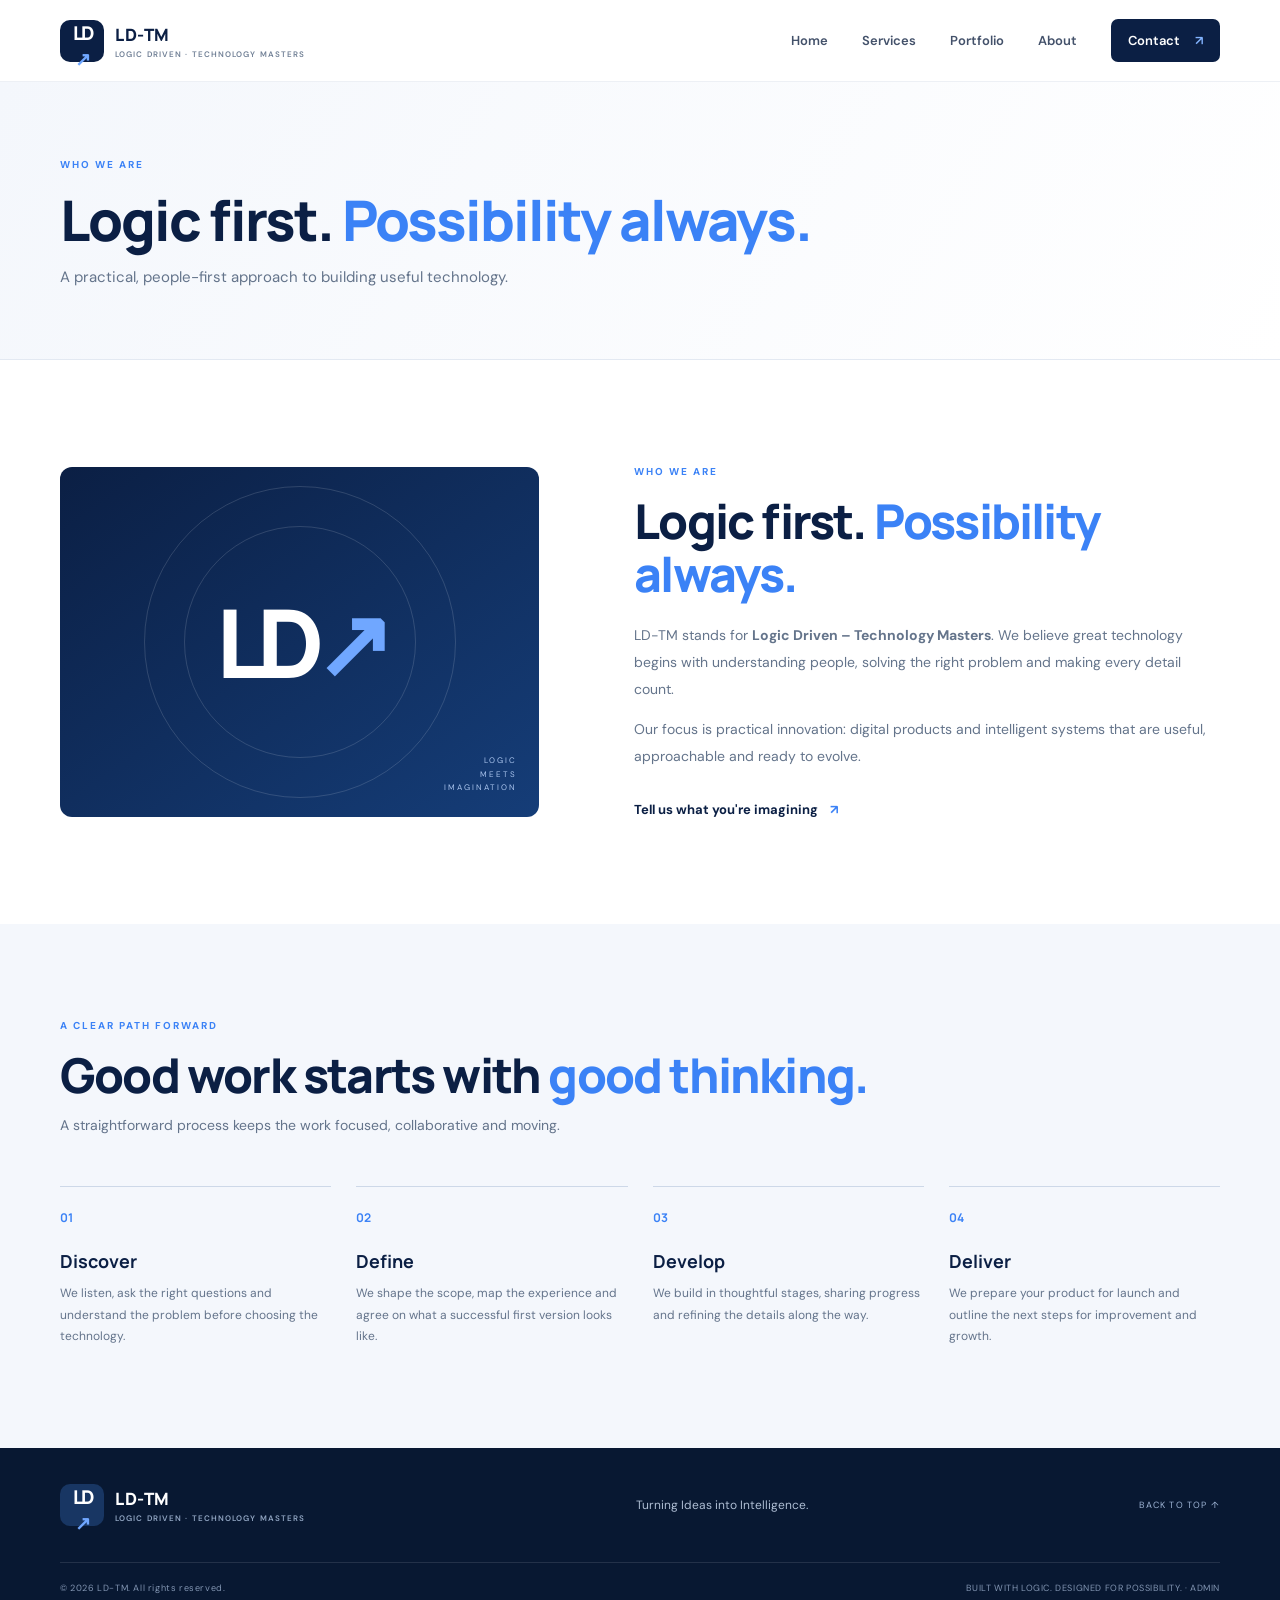
==== about.html @ 7d4cfb69 "Improve SEO metadata for about.html" ====
<!doctype html>
<html lang="en"><head><meta charset="utf-8"><meta name="viewport" content="width=device-width, initial-scale=1"><meta name="theme-color" content="#0B1F44"><meta name="description" content="Learn about LD-TM's practical, people-first approach to building useful websites, applications and intelligent digital systems."><title>About LD-TM | Logic Driven – Technology Masters</title>
<link rel="preconnect" href="https://fonts.googleapis.com"><link rel="preconnect" href="https://fonts.gstatic.com" crossorigin><link href="https://fonts.googleapis.com/css2?family=DM+Sans:wght@400;500;600;700&family=Manrope:wght@400;500;600;700;800&display=swap" rel="stylesheet"><link rel="stylesheet" href="styles.css"><link rel="canonical" href="https://rishuyadav009.github.io/LD-TM-about.html"><meta property="og:type" content="website"><meta property="og:site_name" content="LD-TM"><meta property="og:title" content="About LD-TM | Logic Driven – Technology Masters"><meta property="og:description" content="Learn about LD-TM's practical, people-first approach to building useful websites, applications and intelligent digital systems."><meta property="og:url" content="https://rishuyadav009.github.io/LD-TM-about.html"><meta name="twitter:card" content="summary"></head><body><header class="site-header"><a class="brand" href="index.html" aria-label="LD-TM home"><span class="brand-mark">LD<span>↗</span></span><span class="brand-name">LD-TM<small>LOGIC DRIVEN · TECHNOLOGY MASTERS</small></span></a>
<button class="menu-toggle" aria-label="Toggle navigation" aria-expanded="false">☰</button>
<nav class="nav"><a href="index.html">Home</a><a href="services.html">Services</a><a href="portfolio.html">Portfolio</a><a href="about.html">About</a><a class="nav-cta" href="contact.html">Contact <span>↗</span></a></nav></header><main><section class="page-intro"><div class="section-wrap"><div class="eyebrow">WHO WE ARE</div><h1>Logic first. <span>Possibility always.</span></h1><p>A practical, people-first approach to building useful technology.</p></div></section><section class="section-wrap section about-section" id="about"><div class="about-visual"><div class="about-monogram">LD<span>↗</span></div><div class="about-stamp">LOGIC<br>MEETS<br>IMAGINATION</div></div><div class="about-copy"><div class="eyebrow">WHO WE ARE</div><h2>Logic first. <span>Possibility always.</span></h2><p>LD-TM stands for <strong>Logic Driven – Technology Masters</strong>. We believe great technology begins with understanding people, solving the right problem and making every detail count.</p><p>Our focus is practical innovation: digital products and intelligent systems that are useful, approachable and ready to evolve.</p><a class="text-link" href="contact.html">Tell us what you're imagining <span>↗</span></a></div></section>
<section class="approach-section" id="approach"><div class="section-wrap section"><div class="eyebrow">A CLEAR PATH FORWARD</div><h2>Good work starts with <span>good thinking.</span></h2><p class="approach-intro">A straightforward process keeps the work focused, collaborative and moving.</p><div class="steps"><article><span>01</span><h3>Discover</h3><p>We listen, ask the right questions and understand the problem before choosing the technology.</p></article><article><span>02</span><h3>Define</h3><p>We shape the scope, map the experience and agree on what a successful first version looks like.</p></article><article><span>03</span><h3>Develop</h3><p>We build in thoughtful stages, sharing progress and refining the details along the way.</p></article><article><span>04</span><h3>Deliver</h3><p>We prepare your product for launch and outline the next steps for improvement and growth.</p></article></div></div></section>
</main><footer class="footer"><div class="section-wrap footer-main"><a class="brand brand-footer" href="index.html"><span class="brand-mark">LD<span>↗</span></span><span class="brand-name">LD-TM<small>LOGIC DRIVEN · TECHNOLOGY MASTERS</small></span></a><p>Turning Ideas into Intelligence.</p><a href="#" class="back-top">BACK TO TOP ↑</a></div><div class="section-wrap footer-bottom"><span>© <span id="year"></span> LD-TM. All rights reserved.</span><span>BUILT WITH LOGIC. DESIGNED FOR POSSIBILITY. · <a href="admin.html">ADMIN</a></span></div></footer><script src="script.js"></script></body></html>
---- styles.css ----
:root{--navy:#0B1F44;--blue:#3B82F6;--silver:#E5E7EB;--white:#fff;--ink:#12213b;--muted:#64748b;--pale:#f4f7fc;--line:#e3e9f2}*{box-sizing:border-box}html{scroll-behavior:smooth;scroll-padding-top:90px}body{margin:0;color:var(--ink);font-family:"DM Sans",sans-serif;background:#fff}a{color:inherit;text-decoration:none}.section-wrap{width:min(1160px,calc(100% - 48px));margin:auto}.site-header{height:82px;padding:0 max(24px,calc((100% - 1160px)/2));display:flex;align-items:center;justify-content:space-between;background:#fff;border-bottom:1px solid #edf0f5;position:sticky;top:0;z-index:20}.brand{display:flex;align-items:center;gap:11px;color:var(--navy)}.brand-mark{height:42px;width:44px;background:var(--navy);color:#fff;display:grid;place-items:center;border-radius:10px;font:800 19px Manrope;letter-spacing:-2px}.brand-mark span,.core-symbol span,.about-monogram span{color:#70a7ff}.brand-name{font:800 17px Manrope;letter-spacing:.5px}.brand-name small{display:block;font:600 8px "DM Sans";letter-spacing:1.1px;color:#718096;margin-top:3px}.nav{display:flex;align-items:center;gap:34px;font-size:13px;font-weight:600;color:#43516a}.nav a:hover,.text-link:hover{color:var(--blue)}.nav .nav-cta{padding:13px 17px;border-radius:7px;background:var(--navy);color:#fff}.nav-cta span{margin-left:12px;color:#83b4ff}.menu-toggle{display:none;background:none;border:0;font-size:25px;color:var(--navy)}.hero{min-height:620px;display:grid;grid-template-columns:1.04fr .96fr;align-items:center;gap:40px;padding-top:64px;padding-bottom:72px}.eyebrow{font-size:10px;font-weight:700;letter-spacing:2px;color:var(--blue);display:flex;align-items:center;gap:9px}.pulse{width:7px;height:7px;border-radius:50%;background:var(--blue);box-shadow:0 0 0 5px #3b82f61c}.hero h1,.section h2,.contact-copy h2{font:800 clamp(42px,5vw,64px)/1.1 Manrope;letter-spacing:-2.7px;color:var(--navy);margin:24px 0}.hero h1 span,.section h2 span,.contact-copy h2 span{color:var(--blue)}.hero-lead{font-size:16px;line-height:1.8;color:var(--muted);max-width:500px}.hero-actions{display:flex;align-items:center;gap:28px;margin-top:32px}.btn{display:inline-flex;align-items:center;justify-content:center;gap:22px;padding:16px 21px;border-radius:6px;font-weight:700;font-size:13px;border:0;cursor:pointer}.btn-primary{background:var(--navy);color:white;box-shadow:0 9px 22px #0b1f4420}.btn-primary:hover{background:#17376d;transform:translateY(-1px)}.text-link{font-size:13px;font-weight:700;color:var(--navy)}.text-link span{margin-left:9px;color:var(--blue)}.hero-note{display:flex;align-items:center;gap:12px;margin-top:68px;font-size:9px;letter-spacing:1.7px;font-weight:700;color:#8995a8}.note-line{width:35px;height:1px;background:var(--blue)}.hero-art{height:440px;position:relative;display:grid;place-items:center;background:radial-gradient(ellipse at center,#e7f0ff 0%,#f5f8fd 47%,#fff 72%);overflow:hidden}.orbit{position:absolute;border:1px solid #b9cbed;border-radius:50%;transform:rotate(-24deg)}.orbit-one{width:410px;height:220px}.orbit-two{width:320px;height:370px;transform:rotate(48deg);border-color:#d4e1f5}.core{height:190px;width:190px;border-radius:50%;background:linear-gradient(145deg,#0b1f44,#17417d);box-shadow:0 20px 60px #0b1f4440, inset 0 0 0 8px #ffffff12;display:flex;flex-direction:column;align-items:center;justify-content:center;color:#fff;z-index:1}.core-symbol{font:800 52px Manrope;letter-spacing:-5px}.core small{font-size:8px;letter-spacing:1.5px;color:#b7c9e7;margin-top:12px}.float-card{position:absolute;z-index:2;background:#fff;padding:13px 16px;border:1px solid #e4ebf5;border-radius:9px;box-shadow:0 12px 35px #1c37621a;display:flex;align-items:center;gap:11px}.float-card b,.float-card small{display:block}.float-card b{font:700 11px Manrope;color:var(--navy)}.float-card small{font-size:9px;color:#8b98aa;margin-top:4px}.mini-icon{width:30px;height:30px;display:grid;place-items:center;border-radius:7px;background:#eaf2ff;color:var(--blue);font-size:17px}.card-ai{top:64px;left:5px}.card-web{bottom:66px;right:0}.art-caption{position:absolute;bottom:12px;left:10px;right:10px;display:flex;justify-content:space-between;font-size:8px;letter-spacing:1.3px;color:#8995a8}.trust-strip{background:var(--navy);color:#c9d5e8;display:flex;align-items:center;justify-content:center;gap:30px;padding:22px 15px;font-size:9px;font-weight:700;letter-spacing:1.5px;flex-wrap:wrap}.trust-strip i{height:4px;width:4px;background:var(--blue);border-radius:50%}.section{padding-top:105px;padding-bottom:105px}.section-heading{display:flex;justify-content:space-between;align-items:end;gap:40px;margin-bottom:42px}.section h2,.contact-copy h2{font-size:clamp(34px,4vw,48px);letter-spacing:-1.8px;margin:17px 0 0}.section-heading>p{max-width:390px;color:var(--muted);font-size:14px;line-height:1.8;margin:0 0 4px}.service-grid{display:grid;grid-template-columns:repeat(3,1fr);gap:15px}.service-card{padding:27px 26px 25px;border:1px solid var(--line);border-radius:9px;min-height:245px;transition:.2s}.service-card:hover{border-color:#a9c8fa;transform:translateY(-3px);box-shadow:0 15px 35px #0b1f440d}.service-card.featured{background:var(--navy);border-color:var(--navy);color:#fff}.service-top{display:flex;justify-content:space-between;align-items:center}.service-number{font-size:10px;letter-spacing:1px;color:#8c9bb0}.featured .service-number{color:#aabbd6}.service-icon{font-size:22px;color:var(--blue)}.service-card h3{font:700 17px Manrope;margin:27px 0 10px;color:var(--navy)}.featured h3{color:white}.service-card p{font-size:12px;line-height:1.75;color:var(--muted);min-height:62px;margin:0 0 20px}.featured p{color:#c2cde0}.card-link{font-size:11px;font-weight:700;color:var(--blue)}.card-link span{margin-left:8px}.approach-section{background:var(--pale)}.approach-section .section{padding-top:95px;padding-bottom:100px}.approach-section h2{margin-bottom:12px}.approach-intro{color:var(--muted);font-size:14px}.steps{display:grid;grid-template-columns:repeat(4,1fr);gap:25px;margin-top:52px}.steps article{border-top:1px solid #cdd8e8;padding-top:19px}.steps article>span{font:700 12px Manrope;color:var(--blue)}.steps h3{font:700 18px Manrope;color:var(--navy);margin:22px 0 10px}.steps p{font-size:12px;line-height:1.8;color:var(--muted);margin:0}.about-section{display:grid;grid-template-columns:.9fr 1.1fr;gap:95px;align-items:center}.about-visual{height:350px;background:linear-gradient(145deg,#0b1f44,#153d78);border-radius:12px;position:relative;display:grid;place-items:center;overflow:hidden}.about-visual:before,.about-visual:after{content:"";position:absolute;border:1px solid #ffffff24;border-radius:50%;width:310px;height:310px}.about-visual:after{width:230px;height:230px}.about-monogram{font:800 95px Manrope;color:#fff;letter-spacing:-10px;z-index:1}.about-stamp{position:absolute;bottom:22px;right:22px;color:#a9c4ed;font-size:8px;letter-spacing:2px;line-height:1.7;text-align:right}.about-copy h2{margin-bottom:22px}.about-copy p{font-size:14px;line-height:1.9;color:var(--muted)}.about-copy .text-link{display:inline-block;margin-top:18px}.cta-band{background:var(--navy);color:#fff}.cta-inner{display:flex;justify-content:space-between;align-items:center;padding-top:58px;padding-bottom:58px}.cta-inner .eyebrow{color:#86b5ff}.cta-inner h2{font:800 38px Manrope;letter-spacing:-1.5px;margin:12px 0}.cta-inner h2 span{color:#72aaff}.cta-inner p{color:#c0cde1;font-size:13px;margin:0}.btn-light{background:#fff;color:var(--navy)}.faq-section .section-heading{margin-bottom:35px}.faq-list{max-width:850px}.faq-list details{border-bottom:1px solid var(--line);padding:21px 0}.faq-list summary{cursor:pointer;list-style:none;font:700 14px Manrope;color:var(--navy);display:flex;justify-content:space-between;gap:20px}.faq-list summary::-webkit-details-marker{display:none}.faq-list summary span{font-size:20px;color:var(--blue);font-weight:400}.faq-list details p{font-size:13px;line-height:1.8;color:var(--muted);max-width:700px}.contact-section{background:#f4f7fc}.contact-layout{display:grid;grid-template-columns:.9fr 1.1fr;gap:85px;padding-top:100px;padding-bottom:100px}.contact-copy h2{font-size:46px;margin-bottom:22px}.contact-copy>p{font-size:14px;line-height:1.9;color:var(--muted)}.contact-aside{display:flex;align-items:center;gap:13px;margin-top:45px}.aside-icon{height:40px;width:40px;border-radius:8px;background:#e1ecff;color:var(--blue);display:grid;place-items:center;font-size:20px}.contact-aside b,.contact-aside small{display:block}.contact-aside b{font:700 12px Manrope;color:var(--navy)}.contact-aside small{font-size:11px;color:var(--muted);margin-top:5px}.contact-form{background:#fff;border:1px solid #e7edf5;border-radius:10px;padding:32px;box-shadow:0 14px 45px #0b1f4408}.form-title{font:700 16px Manrope;color:var(--navy);display:flex;justify-content:space-between;margin-bottom:27px}.form-title span{font:600 9px "DM Sans";letter-spacing:1px;color:#91a0b5}.contact-form label{display:block;font-size:11px;font-weight:700;color:#34445f;margin-bottom:17px}.field-row{display:grid;grid-template-columns:1fr 1fr;gap:14px}.contact-form input,.contact-form select,.contact-form textarea{display:block;width:100%;margin-top:8px;border:1px solid #dfe6f0;border-radius:5px;padding:12px 13px;font:400 12px "DM Sans";color:var(--ink);background:#fff;outline:none}.contact-form input:focus,.contact-form select:focus,.contact-form textarea:focus{border-color:var(--blue);box-shadow:0 0 0 3px #3b82f615}.contact-form textarea{resize:vertical}.submit-btn{width:100%;margin-top:3px}.form-note{font-size:10px;line-height:1.6;color:#8491a4;margin:13px 0 0}.form-status{font-size:12px;color:#176b45}.footer{background:#081832;color:#c6d2e5}.footer-main{min-height:115px;display:flex;align-items:center;justify-content:space-between;border-bottom:1px solid #ffffff1c}.brand-footer{color:#fff}.brand-footer .brand-mark{background:#183663}.brand-footer .brand-name small{color:#91a5c2}.footer-main>p{font-size:12px;color:#aebdd3}.back-top{font-size:9px;letter-spacing:1.2px;color:#9eb4d5}.footer-bottom{display:flex;justify-content:space-between;padding-top:19px;padding-bottom:19px;font-size:9px;color:#8295b2;letter-spacing:.6px}
@media(max-width:850px){.nav{gap:17px}.hero{gap:15px}.hero-art{transform:scale(.94)}.about-section{gap:45px}.contact-layout{gap:40px}.service-card{padding:22px 19px}.trust-strip{gap:15px}}@media(max-width:680px){.section-wrap{width:min(100% - 36px,520px)}.site-header{height:70px;padding:0 18px}.menu-toggle{display:block}.nav{display:none;position:absolute;top:69px;left:0;right:0;background:#fff;padding:20px;box-shadow:0 12px 20px #0b1f4412;flex-direction:column;align-items:stretch;gap:0}.nav.open{display:flex}.nav a{padding:14px 8px}.nav .nav-cta{text-align:center;margin-top:8px}.hero{grid-template-columns:1fr;padding-top:60px;padding-bottom:45px;gap:0}.hero h1{font-size:46px}.hero-art{height:350px;transform:none;margin-top:25px}.orbit-one{width:330px}.orbit-two{height:300px}.core{width:155px;height:155px}.core-symbol{font-size:43px}.card-ai{left:0;top:35px}.card-web{right:0;bottom:40px}.hero-note{margin-top:43px}.trust-strip{font-size:8px;gap:10px 15px;padding:18px 10px}.trust-strip i{display:none}.section{padding-top:72px;padding-bottom:72px}.section-heading{display:block}.section-heading>p{margin-top:18px}.service-grid{grid-template-columns:1fr 1fr;gap:10px}.service-card{min-height:250px;padding:18px 15px}.service-card h3{font-size:15px}.service-card p{font-size:11px}.steps{grid-template-columns:1fr 1fr;gap:28px 20px;margin-top:35px}.about-section{grid-template-columns:1fr;gap:35px}.about-visual{height:280px}.cta-inner{align-items:flex-start;gap:25px;flex-direction:column}.contact-layout{grid-template-columns:1fr;gap:35px;padding-top:72px;padding-bottom:72px}.contact-copy h2{font-size:40px}.contact-form{padding:22px}.footer-main{padding-top:25px;padding-bottom:25px;gap:16px;flex-wrap:wrap}.footer-main>p{width:100%;order:3}.footer-bottom{gap:10px;flex-direction:column}.section h2{font-size:37px}}@media(max-width:390px){.service-grid{grid-template-columns:1fr}.service-card{min-height:210px}.field-row{grid-template-columns:1fr}.hero h1{font-size:41px}.hero-actions{gap:16px;flex-wrap:wrap}.hero-art{margin-left:-5px;margin-right:-5px}}
.form-status.success{color:#176b45}.submit-btn:disabled{opacity:.65;cursor:wait}

/* Portfolio concept showcase */
.portfolio-section{padding-top:100px;padding-bottom:105px}.portfolio-grid{display:grid;grid-template-columns:repeat(3,1fr);gap:18px}.portfolio-card{border:1px solid var(--line);border-radius:10px;overflow:hidden;padding-bottom:25px;transition:.2s}.portfolio-card:hover{transform:translateY(-4px);border-color:#b7cff3;box-shadow:0 16px 38px #0b1f4410}.project-preview{height:220px;padding:20px;display:grid;place-items:center;overflow:hidden}.preview-assistant{background:linear-gradient(145deg,#e8f0ff,#f7f9fd)}.preview-window{width:100%;max-width:310px;background:#fff;border:1px solid #e0e8f4;border-radius:9px;box-shadow:0 12px 30px #183b6d14;overflow:hidden}.preview-bar{height:29px;border-bottom:1px solid #edf0f5;display:flex;align-items:center;gap:5px;padding:0 10px}.preview-bar i{height:6px;width:6px;border-radius:50%;background:#b9c8dc}.preview-bar span{font-size:8px;color:#8290a5;margin-left:7px}.chat-demo{padding:15px}.chat-demo>b{font:700 13px Manrope;color:var(--navy)}.chat-demo p{font-size:9px;line-height:1.5;padding:9px;border-radius:7px;max-width:90%}.chat-bubble{background:#edf3ff;color:#38557e;margin:12px 0 7px auto}.chat-reply{background:#f4f6f9;color:#58677d}.chat-input{display:block;border:1px solid #e5eaf1;border-radius:5px;padding:8px;font-size:8px;color:#98a4b5}.preview-workflow{background:linear-gradient(145deg,#e8f5f3,#f7faf9)}.workflow-demo{width:100%;max-width:310px;background:#fff;border:1px solid #e1ece9;border-radius:9px;padding:15px;box-shadow:0 12px 30px #164d3d10}.workflow-head{display:flex;justify-content:space-between;font-size:8px;color:#80918e;letter-spacing:.7px}.workflow-head b{color:#237b66;letter-spacing:0}.workflow-stats{display:grid;grid-template-columns:1fr 1fr;gap:9px;margin:13px 0}.workflow-stats div{background:#f2f8f6;padding:10px;border-radius:6px}.workflow-stats small,.workflow-stats strong{display:block}.workflow-stats small{font-size:8px;color:#81938e}.workflow-stats strong{font:800 22px Manrope;color:#1e5d4e;margin-top:4px}.workflow-line{display:flex;align-items:center;gap:7px;padding:8px 0;border-top:1px solid #eef2f0;font-size:8px;color:#536b65}.workflow-line i{width:6px;height:6px;border-radius:50%;background:#3d9b80}.workflow-line b{margin-left:auto;color:#96a49f;font-weight:500}.preview-saas{background:linear-gradient(145deg,#e9edfa,#f8f8fc)}.saas-demo{position:relative;width:100%;height:180px;max-width:310px;background:#111d3a;border-radius:9px;overflow:hidden;padding:15px;color:#fff}.saas-brand{font:800 9px Manrope;letter-spacing:1.5px;position:relative;z-index:1}.saas-brand span{color:#80aaff}.saas-content{position:relative;z-index:1;margin-top:24px}.saas-content small{font-size:7px;letter-spacing:1.3px;color:#91b5ff}.saas-content b{display:block;font:800 19px/1.2 Manrope;margin:7px 0}.saas-content p{font-size:8px;color:#b8c6df}.saas-content>span{display:inline-block;margin-top:5px;padding:7px 9px;background:#fff;color:#14254a;border-radius:4px;font-size:8px;font-weight:700}.saas-orb{position:absolute;width:150px;height:150px;border:1px solid #7198d955;border-radius:50%;right:-45px;top:30px;box-shadow:0 0 0 20px #7198d911,0 0 0 40px #7198d909}.portfolio-meta{display:flex;justify-content:space-between;padding:20px 22px 0;color:#7d8da4;font-size:8px;font-weight:700;letter-spacing:1px}.portfolio-meta span:last-child{font-size:16px;color:var(--blue)}.portfolio-card h3{font:700 17px Manrope;color:var(--navy);margin:13px 22px 8px}.portfolio-card>p{font-size:12px;line-height:1.75;color:var(--muted);margin:0 22px 17px;min-height:63px}.portfolio-card>.card-link{display:inline-block;margin:0 22px}
@media(max-width:850px){.portfolio-grid{grid-template-columns:1fr 1fr}}@media(max-width:580px){.portfolio-section{padding-top:72px;padding-bottom:72px}.portfolio-grid{grid-template-columns:1fr}.project-preview{height:210px}.portfolio-card>p{min-height:0}}

/* Multi-page navigation and page introductions */
.page-intro{background:linear-gradient(120deg,#f4f7fc,#fff);padding:76px 0 68px;border-bottom:1px solid var(--line)}
.page-intro h1{font:800 clamp(38px,5vw,56px)/1.12 Manrope;letter-spacing:-2px;color:var(--navy);margin:18px 0 12px}
.page-intro h1 span{color:var(--blue)}
.page-intro p{max-width:650px;color:var(--muted);font-size:15px;line-height:1.8;margin:0}
.home-links{display:grid;grid-template-columns:repeat(3,1fr);gap:14px;padding-top:42px;padding-bottom:75px}
.home-links a{border:1px solid var(--line);border-radius:9px;padding:22px;display:block;transition:.2s}
.home-links a:hover{border-color:#a9c8fa;transform:translateY(-3px)}
.home-links b,.home-links span{display:block}
.home-links b{font:700 15px Manrope;color:var(--navy)}
.home-links span{font-size:11px;color:var(--muted);margin-top:8px}
@media(max-width:680px){.page-intro{padding:55px 0 48px}.home-links{grid-template-columns:1fr;padding-top:25px;padding-bottom:45px}}
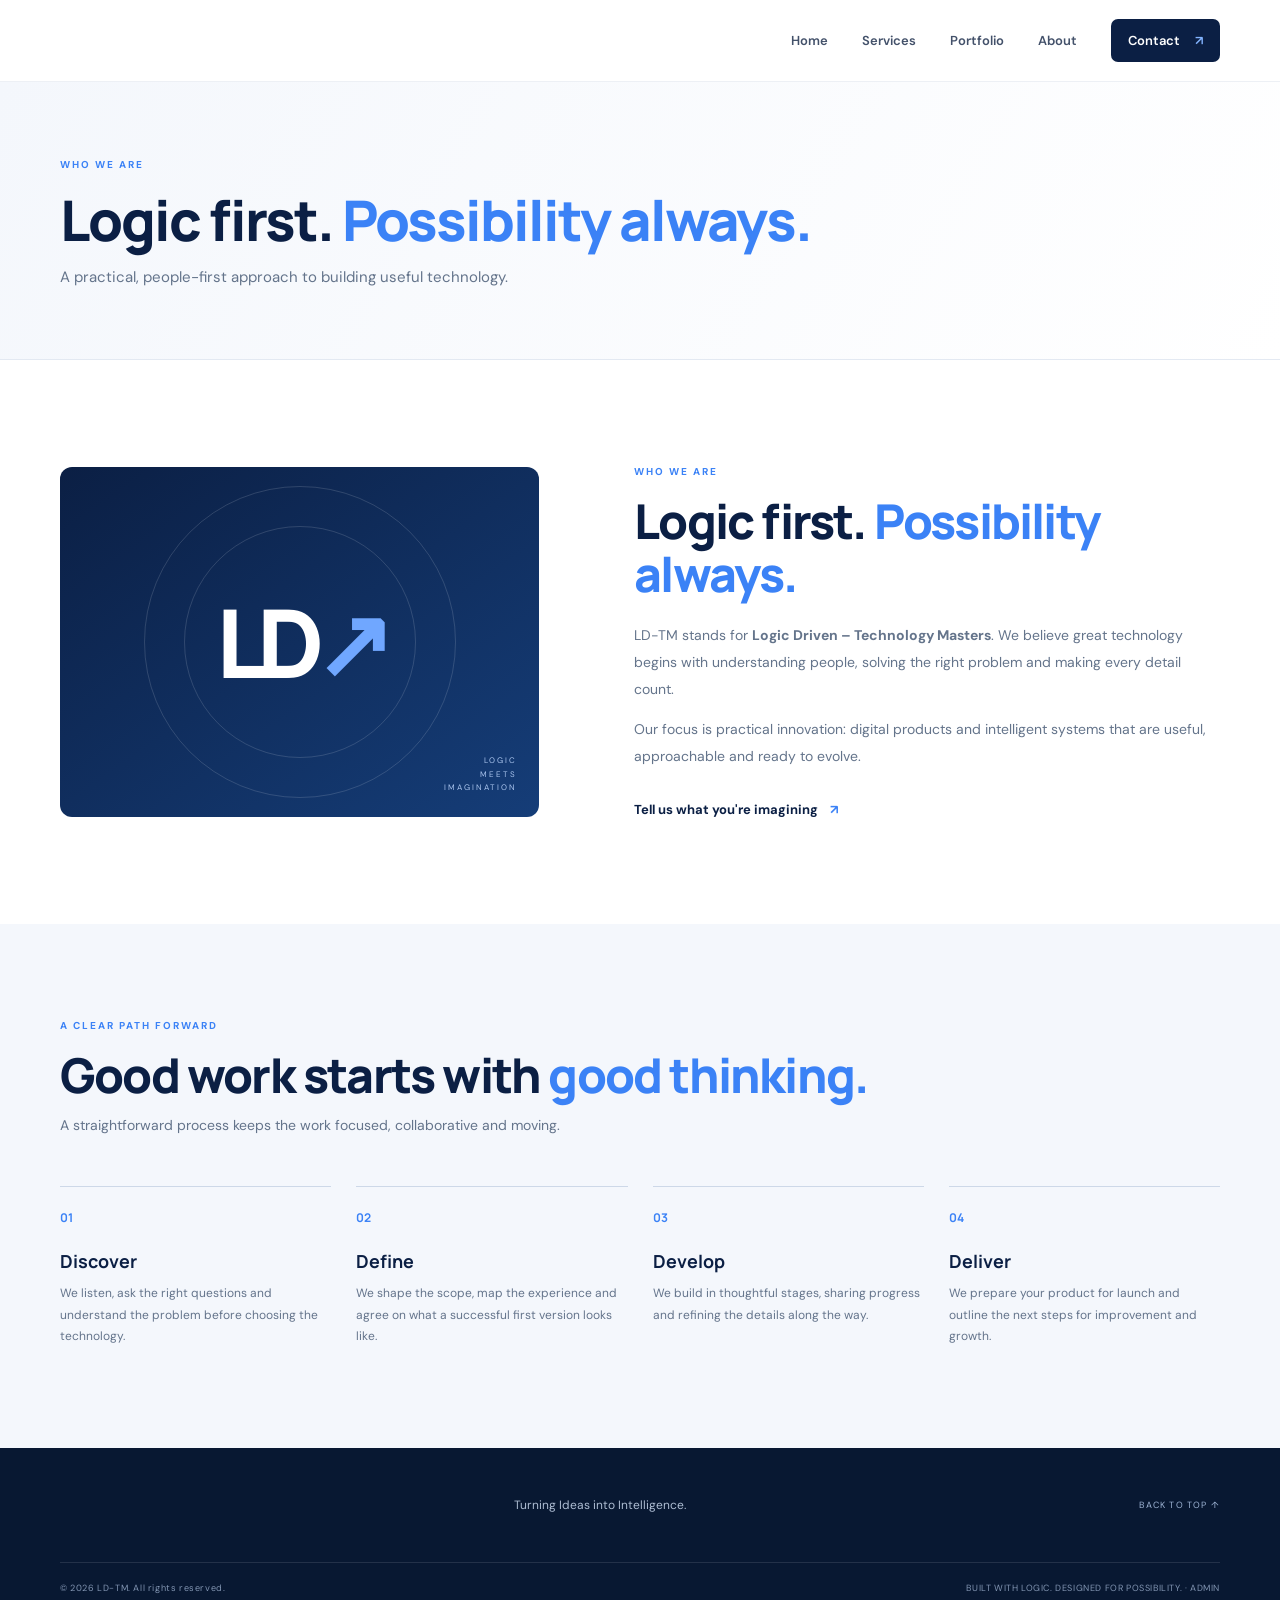
==== commit 4b6e0fb5: "Use full LD-TM logo in website header and footer" ====
--- a/about.html
+++ b/about.html
@@ -1,7 +1,7 @@
 <!doctype html>
-<html lang="en"><head><meta charset="utf-8"><meta name="viewport" content="width=device-width, initial-scale=1"><meta name="theme-color" content="#0B1F44"><meta name="description" content="Learn about LD-TM's practical, people-first approach to building useful websites, applications and intelligent digital systems."><title>About LD-TM | Logic Driven – Technology Masters</title>
-<link rel="preconnect" href="https://fonts.googleapis.com"><link rel="preconnect" href="https://fonts.gstatic.com" crossorigin><link href="https://fonts.googleapis.com/css2?family=DM+Sans:wght@400;500;600;700&family=Manrope:wght@400;500;600;700;800&display=swap" rel="stylesheet"><link rel="stylesheet" href="styles.css"><link rel="canonical" href="https://rishuyadav009.github.io/LD-TM-about.html"><meta property="og:type" content="website"><meta property="og:site_name" content="LD-TM"><meta property="og:title" content="About LD-TM | Logic Driven – Technology Masters"><meta property="og:description" content="Learn about LD-TM's practical, people-first approach to building useful websites, applications and intelligent digital systems."><meta property="og:url" content="https://rishuyadav009.github.io/LD-TM-about.html"><meta name="twitter:card" content="summary"></head><body><header class="site-header"><a class="brand" href="index.html" aria-label="LD-TM home"><span class="brand-mark">LD<span>↗</span></span><span class="brand-name">LD-TM<small>LOGIC DRIVEN · TECHNOLOGY MASTERS</small></span></a>
+<html lang="en"><head><meta charset="utf-8"><meta name="viewport" content="width=device-width, initial-scale=1"><meta name="theme-color" content="#0B1F44"><link rel="icon" type="image/svg+xml" href="favicon.svg"><meta name="description" content="Learn about LD-TM's practical, people-first approach to building useful websites, applications and intelligent digital systems."><title>About LD-TM | Logic Driven – Technology Masters</title>
+<link rel="preconnect" href="https://fonts.googleapis.com"><link rel="preconnect" href="https://fonts.gstatic.com" crossorigin><link href="https://fonts.googleapis.com/css2?family=DM+Sans:wght@400;500;600;700&family=Manrope:wght@400;500;600;700;800&display=swap" rel="stylesheet"><link rel="stylesheet" href="styles.css"><link rel="canonical" href="https://rishuyadav009.github.io/LD-TM/about.html"><meta property="og:type" content="website"><meta property="og:site_name" content="LD-TM"><meta property="og:title" content="About LD-TM | Logic Driven – Technology Masters"><meta property="og:description" content="Learn about LD-TM's practical, people-first approach to building useful websites, applications and intelligent digital systems."><meta property="og:url" content="https://rishuyadav009.github.io/LD-TM/about.html"><meta name="twitter:card" content="summary"></head><body><header class="site-header"><a class="brand" href="index.html" aria-label="LD-TM home"><img class="brand-logo" src="logo.svg" alt="LD-TM — Logic Driven Technology Masters"></a>
 <button class="menu-toggle" aria-label="Toggle navigation" aria-expanded="false">☰</button>
 <nav class="nav"><a href="index.html">Home</a><a href="services.html">Services</a><a href="portfolio.html">Portfolio</a><a href="about.html">About</a><a class="nav-cta" href="contact.html">Contact <span>↗</span></a></nav></header><main><section class="page-intro"><div class="section-wrap"><div class="eyebrow">WHO WE ARE</div><h1>Logic first. <span>Possibility always.</span></h1><p>A practical, people-first approach to building useful technology.</p></div></section><section class="section-wrap section about-section" id="about"><div class="about-visual"><div class="about-monogram">LD<span>↗</span></div><div class="about-stamp">LOGIC<br>MEETS<br>IMAGINATION</div></div><div class="about-copy"><div class="eyebrow">WHO WE ARE</div><h2>Logic first. <span>Possibility always.</span></h2><p>LD-TM stands for <strong>Logic Driven – Technology Masters</strong>. We believe great technology begins with understanding people, solving the right problem and making every detail count.</p><p>Our focus is practical innovation: digital products and intelligent systems that are useful, approachable and ready to evolve.</p><a class="text-link" href="contact.html">Tell us what you're imagining <span>↗</span></a></div></section>
 <section class="approach-section" id="approach"><div class="section-wrap section"><div class="eyebrow">A CLEAR PATH FORWARD</div><h2>Good work starts with <span>good thinking.</span></h2><p class="approach-intro">A straightforward process keeps the work focused, collaborative and moving.</p><div class="steps"><article><span>01</span><h3>Discover</h3><p>We listen, ask the right questions and understand the problem before choosing the technology.</p></article><article><span>02</span><h3>Define</h3><p>We shape the scope, map the experience and agree on what a successful first version looks like.</p></article><article><span>03</span><h3>Develop</h3><p>We build in thoughtful stages, sharing progress and refining the details along the way.</p></article><article><span>04</span><h3>Deliver</h3><p>We prepare your product for launch and outline the next steps for improvement and growth.</p></article></div></div></section>
-</main><footer class="footer"><div class="section-wrap footer-main"><a class="brand brand-footer" href="index.html"><span class="brand-mark">LD<span>↗</span></span><span class="brand-name">LD-TM<small>LOGIC DRIVEN · TECHNOLOGY MASTERS</small></span></a><p>Turning Ideas into Intelligence.</p><a href="#" class="back-top">BACK TO TOP ↑</a></div><div class="section-wrap footer-bottom"><span>© <span id="year"></span> LD-TM. All rights reserved.</span><span>BUILT WITH LOGIC. DESIGNED FOR POSSIBILITY. · <a href="admin.html">ADMIN</a></span></div></footer><script src="script.js"></script></body></html>+</main><footer class="footer"><div class="section-wrap footer-main"><a class="brand brand-footer" href="index.html" aria-label="LD-TM home"><img class="brand-logo" src="logo.svg" alt="LD-TM — Logic Driven Technology Masters"></a><p>Turning Ideas into Intelligence.</p><a href="#" class="back-top">BACK TO TOP ↑</a></div><div class="section-wrap footer-bottom"><span>© <span id="year"></span> LD-TM. All rights reserved.</span><span>BUILT WITH LOGIC. DESIGNED FOR POSSIBILITY. · <a href="admin.html">ADMIN</a></span></div></footer><script src="script.js"></script></body></html>
--- a/styles.css
+++ b/styles.css
@@ -18,3 +18,8 @@
 .home-links b{font:700 15px Manrope;color:var(--navy)}
 .home-links span{font-size:11px;color:var(--muted);margin-top:8px}
 @media(max-width:680px){.page-intro{padding:55px 0 48px}.home-links{grid-template-columns:1fr;padding-top:25px;padding-bottom:45px}}
+
+
+/* LD-TM refined brand identity */
+.brand{gap:12px}.brand-mark{width:48px;height:44px;border-radius:12px;background:linear-gradient(145deg,#0B1F44,#17417d);box-shadow:0 5px 14px #0b1f4426;font-size:20px;letter-spacing:-2px;position:relative}.brand-mark span{color:#60a5fa}.brand-name{font-size:19px;letter-spacing:1.2px;font-weight:800}.brand-name small{font-size:7px;letter-spacing:1.05px;margin-top:4px}.brand-footer .brand-mark{background:linear-gradient(145deg,#173663,#0B1F44)}
+@media(max-width:680px){.brand-mark{width:44px;height:41px}.brand-name{font-size:17px}.brand-name small{font-size:6.5px;letter-spacing:.8px}}
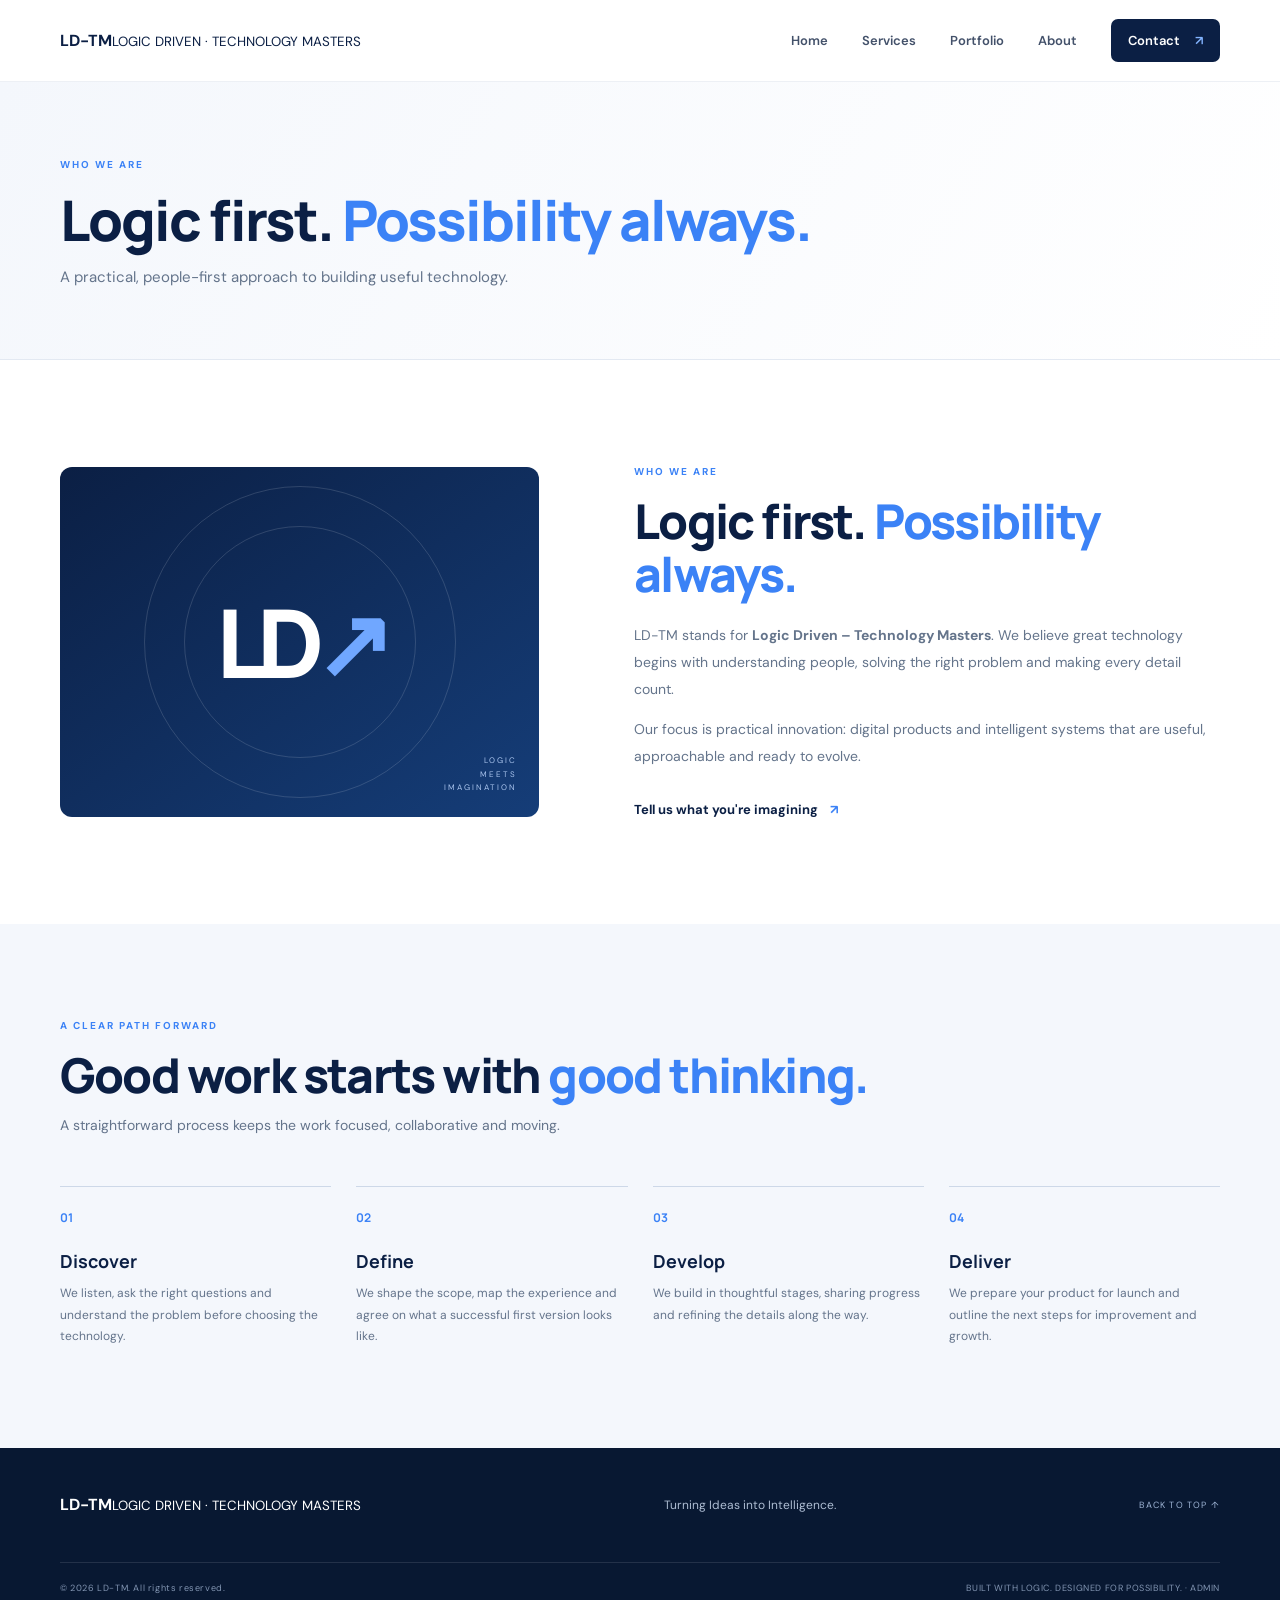
==== commit 9b59a95a: "Render LD-TM wordmark directly in page markup" ====
--- a/about.html
+++ b/about.html
@@ -1,7 +1,7 @@
 <!doctype html>
 <html lang="en"><head><meta charset="utf-8"><meta name="viewport" content="width=device-width, initial-scale=1"><meta name="theme-color" content="#0B1F44"><link rel="icon" type="image/svg+xml" href="favicon.svg"><meta name="description" content="Learn about LD-TM's practical, people-first approach to building useful websites, applications and intelligent digital systems."><title>About LD-TM | Logic Driven – Technology Masters</title>
-<link rel="preconnect" href="https://fonts.googleapis.com"><link rel="preconnect" href="https://fonts.gstatic.com" crossorigin><link href="https://fonts.googleapis.com/css2?family=DM+Sans:wght@400;500;600;700&family=Manrope:wght@400;500;600;700;800&display=swap" rel="stylesheet"><link rel="stylesheet" href="styles.css"><link rel="canonical" href="https://rishuyadav009.github.io/LD-TM/about.html"><meta property="og:type" content="website"><meta property="og:site_name" content="LD-TM"><meta property="og:title" content="About LD-TM | Logic Driven – Technology Masters"><meta property="og:description" content="Learn about LD-TM's practical, people-first approach to building useful websites, applications and intelligent digital systems."><meta property="og:url" content="https://rishuyadav009.github.io/LD-TM/about.html"><meta name="twitter:card" content="summary"></head><body><header class="site-header"><a class="brand" href="index.html" aria-label="LD-TM home"><img class="brand-logo" src="logo.svg" alt="LD-TM — Logic Driven Technology Masters"></a>
+<link rel="preconnect" href="https://fonts.googleapis.com"><link rel="preconnect" href="https://fonts.gstatic.com" crossorigin><link href="https://fonts.googleapis.com/css2?family=DM+Sans:wght@400;500;600;700&family=Manrope:wght@400;500;600;700;800&display=swap" rel="stylesheet"><link rel="stylesheet" href="styles.css"><link rel="canonical" href="https://rishuyadav009.github.io/LD-TM/about.html"><meta property="og:type" content="website"><meta property="og:site_name" content="LD-TM"><meta property="og:title" content="About LD-TM | Logic Driven – Technology Masters"><meta property="og:description" content="Learn about LD-TM's practical, people-first approach to building useful websites, applications and intelligent digital systems."><meta property="og:url" content="https://rishuyadav009.github.io/LD-TM/about.html"><meta name="twitter:card" content="summary"></head><body><header class="site-header"><a class="brand" href="index.html" aria-label="LD-TM home"><span class="brand-wordmark"><strong>LD<span>-</span>TM</strong><small>LOGIC DRIVEN · TECHNOLOGY MASTERS</small></span></a>
 <button class="menu-toggle" aria-label="Toggle navigation" aria-expanded="false">☰</button>
 <nav class="nav"><a href="index.html">Home</a><a href="services.html">Services</a><a href="portfolio.html">Portfolio</a><a href="about.html">About</a><a class="nav-cta" href="contact.html">Contact <span>↗</span></a></nav></header><main><section class="page-intro"><div class="section-wrap"><div class="eyebrow">WHO WE ARE</div><h1>Logic first. <span>Possibility always.</span></h1><p>A practical, people-first approach to building useful technology.</p></div></section><section class="section-wrap section about-section" id="about"><div class="about-visual"><div class="about-monogram">LD<span>↗</span></div><div class="about-stamp">LOGIC<br>MEETS<br>IMAGINATION</div></div><div class="about-copy"><div class="eyebrow">WHO WE ARE</div><h2>Logic first. <span>Possibility always.</span></h2><p>LD-TM stands for <strong>Logic Driven – Technology Masters</strong>. We believe great technology begins with understanding people, solving the right problem and making every detail count.</p><p>Our focus is practical innovation: digital products and intelligent systems that are useful, approachable and ready to evolve.</p><a class="text-link" href="contact.html">Tell us what you're imagining <span>↗</span></a></div></section>
 <section class="approach-section" id="approach"><div class="section-wrap section"><div class="eyebrow">A CLEAR PATH FORWARD</div><h2>Good work starts with <span>good thinking.</span></h2><p class="approach-intro">A straightforward process keeps the work focused, collaborative and moving.</p><div class="steps"><article><span>01</span><h3>Discover</h3><p>We listen, ask the right questions and understand the problem before choosing the technology.</p></article><article><span>02</span><h3>Define</h3><p>We shape the scope, map the experience and agree on what a successful first version looks like.</p></article><article><span>03</span><h3>Develop</h3><p>We build in thoughtful stages, sharing progress and refining the details along the way.</p></article><article><span>04</span><h3>Deliver</h3><p>We prepare your product for launch and outline the next steps for improvement and growth.</p></article></div></div></section>
-</main><footer class="footer"><div class="section-wrap footer-main"><a class="brand brand-footer" href="index.html" aria-label="LD-TM home"><img class="brand-logo" src="logo.svg" alt="LD-TM — Logic Driven Technology Masters"></a><p>Turning Ideas into Intelligence.</p><a href="#" class="back-top">BACK TO TOP ↑</a></div><div class="section-wrap footer-bottom"><span>© <span id="year"></span> LD-TM. All rights reserved.</span><span>BUILT WITH LOGIC. DESIGNED FOR POSSIBILITY. · <a href="admin.html">ADMIN</a></span></div></footer><script src="script.js"></script></body></html>+</main><footer class="footer"><div class="section-wrap footer-main"><a class="brand brand-footer" href="index.html" aria-label="LD-TM home"><span class="brand-wordmark"><strong>LD<span>-</span>TM</strong><small>LOGIC DRIVEN · TECHNOLOGY MASTERS</small></span></a><p>Turning Ideas into Intelligence.</p><a href="#" class="back-top">BACK TO TOP ↑</a></div><div class="section-wrap footer-bottom"><span>© <span id="year"></span> LD-TM. All rights reserved.</span><span>BUILT WITH LOGIC. DESIGNED FOR POSSIBILITY. · <a href="admin.html">ADMIN</a></span></div></footer><script src="script.js"></script></body></html>
--- a/styles.css
+++ b/styles.css
@@ -23,3 +23,19 @@
 /* LD-TM refined brand identity */
 .brand{gap:12px}.brand-mark{width:48px;height:44px;border-radius:12px;background:linear-gradient(145deg,#0B1F44,#17417d);box-shadow:0 5px 14px #0b1f4426;font-size:20px;letter-spacing:-2px;position:relative}.brand-mark span{color:#60a5fa}.brand-name{font-size:19px;letter-spacing:1.2px;font-weight:800}.brand-name small{font-size:7px;letter-spacing:1.05px;margin-top:4px}.brand-footer .brand-mark{background:linear-gradient(145deg,#173663,#0B1F44)}
 @media(max-width:680px){.brand-mark{width:44px;height:41px}.brand-name{font-size:17px}.brand-name small{font-size:6.5px;letter-spacing:.8px}}
+
+
+/* Complete LD-TM wordmark sizing */
+.site-header .brand{display:flex;align-items:center;flex:0 1 auto;min-width:0;gap:0}
+.site-header .brand-logo{display:block;width:250px;height:auto;max-height:58px;object-fit:contain}
+.footer-main .brand-logo{display:block;width:250px;height:auto;max-height:58px;object-fit:contain}
+@media(max-width:850px){
+  .site-header .brand-logo{width:220px;max-height:52px}
+}
+@media(max-width:680px){
+  .site-header .brand-logo{width:190px;max-height:44px}
+  .footer-main .brand-logo{width:220px;max-height:50px}
+}
+@media(max-width:360px){
+  .site-header .brand-logo{width:165px;max-height:40px}
+}
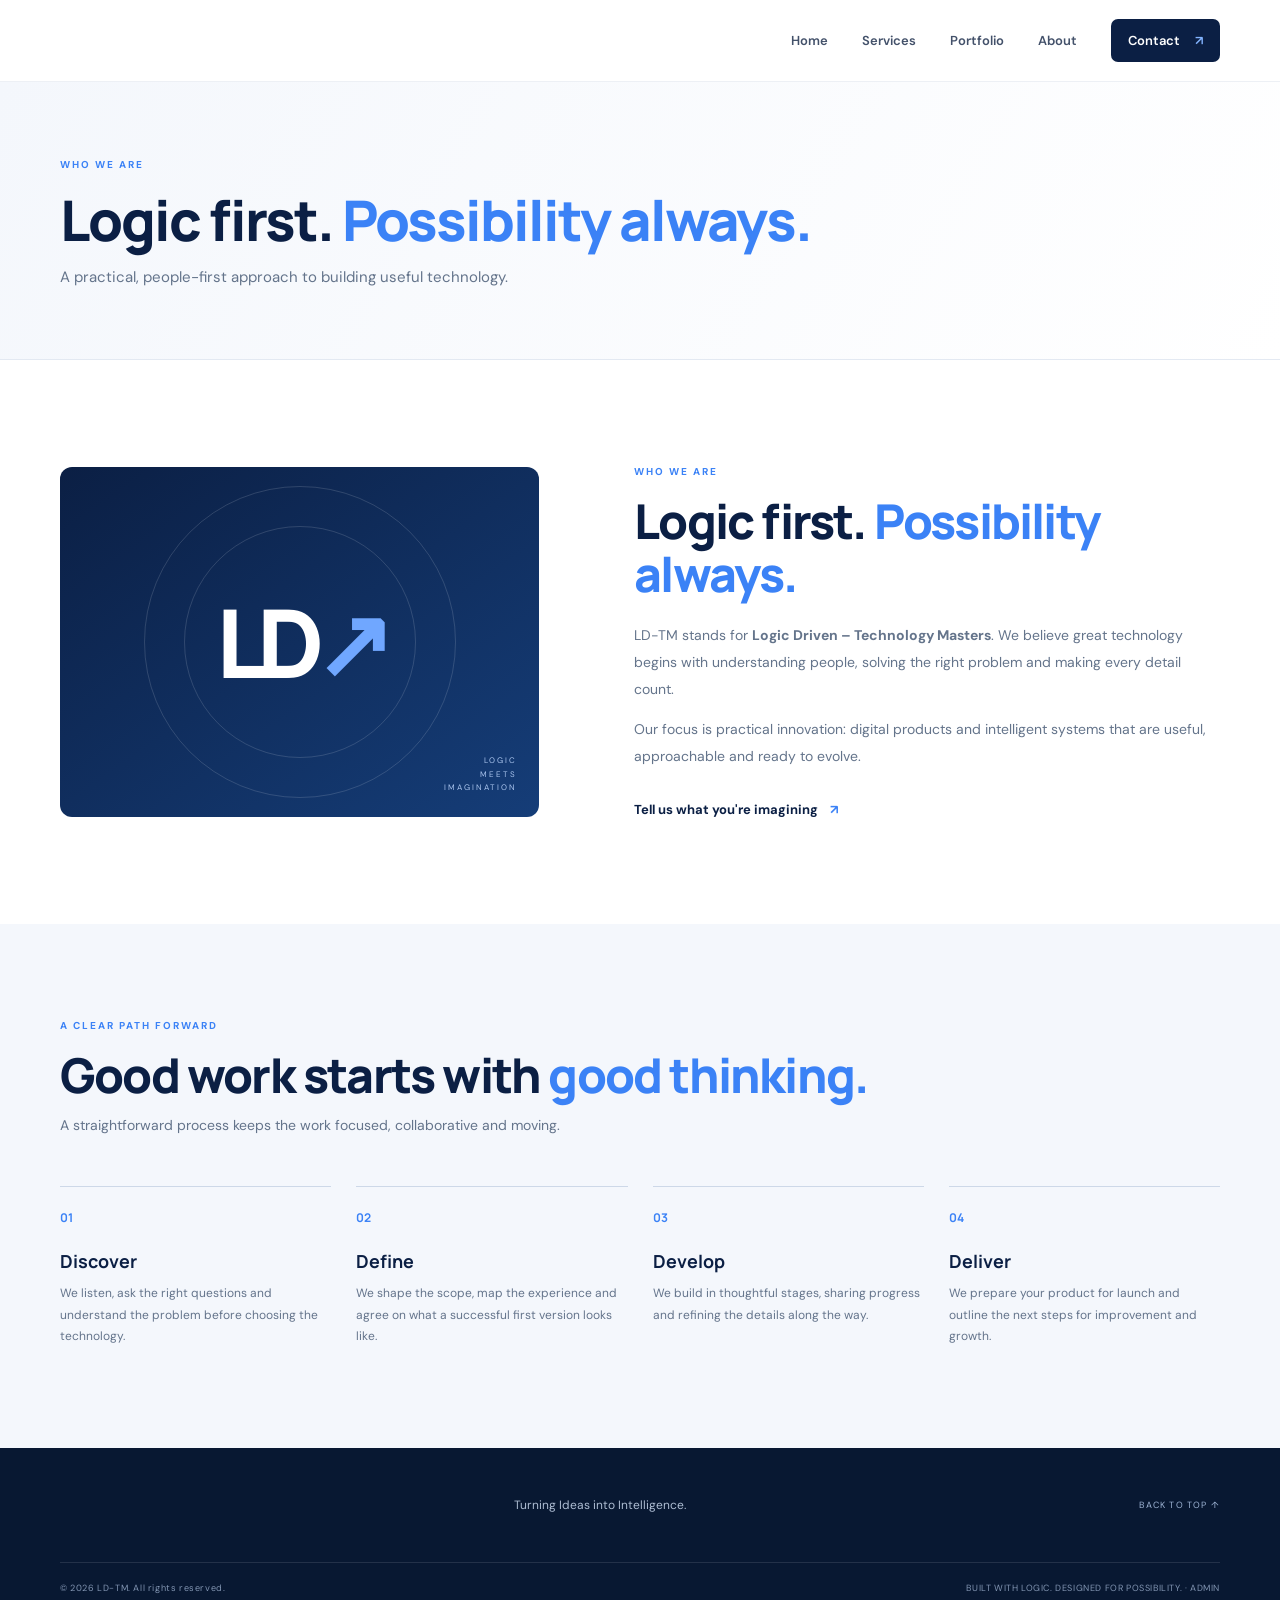
==== commit bae841c5: "Embed the approved full LD-TM SVG logo in every page" ====
--- a/about.html
+++ b/about.html
@@ -1,7 +1,21 @@
 <!doctype html>
-<html lang="en"><head><meta charset="utf-8"><meta name="viewport" content="width=device-width, initial-scale=1"><meta name="theme-color" content="#0B1F44"><link rel="icon" type="image/svg+xml" href="favicon.svg"><meta name="description" content="Learn about LD-TM's practical, people-first approach to building useful websites, applications and intelligent digital systems."><title>About LD-TM | Logic Driven – Technology Masters</title>
-<link rel="preconnect" href="https://fonts.googleapis.com"><link rel="preconnect" href="https://fonts.gstatic.com" crossorigin><link href="https://fonts.googleapis.com/css2?family=DM+Sans:wght@400;500;600;700&family=Manrope:wght@400;500;600;700;800&display=swap" rel="stylesheet"><link rel="stylesheet" href="styles.css"><link rel="canonical" href="https://rishuyadav009.github.io/LD-TM/about.html"><meta property="og:type" content="website"><meta property="og:site_name" content="LD-TM"><meta property="og:title" content="About LD-TM | Logic Driven – Technology Masters"><meta property="og:description" content="Learn about LD-TM's practical, people-first approach to building useful websites, applications and intelligent digital systems."><meta property="og:url" content="https://rishuyadav009.github.io/LD-TM/about.html"><meta name="twitter:card" content="summary"></head><body><header class="site-header"><a class="brand" href="index.html" aria-label="LD-TM home"><span class="brand-wordmark"><strong>LD<span>-</span>TM</strong><small>LOGIC DRIVEN · TECHNOLOGY MASTERS</small></span></a>
+<html lang="en"><head><meta charset="utf-8"><meta name="viewport" content="width=device-width, initial-scale=1"><meta name="theme-color" content="#0B1F44"><link rel="icon" type="image/svg+xml" href="favicon.svg?v=3"><meta name="description" content="Learn about LD-TM's practical, people-first approach to building useful websites, applications and intelligent digital systems."><title>About LD-TM | Logic Driven – Technology Masters</title>
+<link rel="preconnect" href="https://fonts.googleapis.com"><link rel="preconnect" href="https://fonts.gstatic.com" crossorigin><link href="https://fonts.googleapis.com/css2?family=DM+Sans:wght@400;500;600;700&family=Manrope:wght@400;500;600;700;800&display=swap" rel="stylesheet"><link rel="stylesheet" href="styles.css"><link rel="canonical" href="https://rishuyadav009.github.io/LD-TM/about.html"><meta property="og:type" content="website"><meta property="og:site_name" content="LD-TM"><meta property="og:title" content="About LD-TM | Logic Driven – Technology Masters"><meta property="og:description" content="Learn about LD-TM's practical, people-first approach to building useful websites, applications and intelligent digital systems."><meta property="og:url" content="https://rishuyadav009.github.io/LD-TM/about.html"><meta name="twitter:card" content="summary"></head><body><header class="site-header"><a class="brand" href="index.html" aria-label="LD-TM home"><svg class="brand-logo-svg" xmlns="http://www.w3.org/2000/svg" viewBox="0 0 520 112" role="img" aria-label="LD-TM — Logic Driven Technology Masters">
+<defs><linearGradient id="brandMark" x1="0" y1="0" x2="1" y2="1"><stop stop-color="#0B1F44"/><stop offset="1" stop-color="#1D4D91"/></linearGradient><linearGradient id="brandBlue" x1="0" y1="0" x2="1" y2="0"><stop stop-color="#60A5FA"/><stop offset="1" stop-color="#2563EB"/></linearGradient></defs>
+<rect x="4" y="7" width="96" height="96" rx="25" fill="url(#brandMark)"/>
+<path d="M27 29h10v43h27v10H27z" fill="#fff"/>
+<path d="M52 29h34v10H74v43H64V39H52z" fill="url(#brandBlue)"/>
+<path d="M77 21h12v12H77l-8 8-7-7z" fill="#E5E7EB"/>
+<text x="122" y="67" font-family="Manrope,Arial,sans-serif" font-size="48" font-weight="800" letter-spacing="1.5" fill="#0B1F44">LD<tspan fill="#3B82F6">-</tspan>TM</text>
+<text x="125" y="91" font-family="Arial,sans-serif" font-size="12" font-weight="700" letter-spacing="2.1" fill="#718096">LOGIC DRIVEN · TECHNOLOGY MASTERS</text></svg></a>
 <button class="menu-toggle" aria-label="Toggle navigation" aria-expanded="false">☰</button>
 <nav class="nav"><a href="index.html">Home</a><a href="services.html">Services</a><a href="portfolio.html">Portfolio</a><a href="about.html">About</a><a class="nav-cta" href="contact.html">Contact <span>↗</span></a></nav></header><main><section class="page-intro"><div class="section-wrap"><div class="eyebrow">WHO WE ARE</div><h1>Logic first. <span>Possibility always.</span></h1><p>A practical, people-first approach to building useful technology.</p></div></section><section class="section-wrap section about-section" id="about"><div class="about-visual"><div class="about-monogram">LD<span>↗</span></div><div class="about-stamp">LOGIC<br>MEETS<br>IMAGINATION</div></div><div class="about-copy"><div class="eyebrow">WHO WE ARE</div><h2>Logic first. <span>Possibility always.</span></h2><p>LD-TM stands for <strong>Logic Driven – Technology Masters</strong>. We believe great technology begins with understanding people, solving the right problem and making every detail count.</p><p>Our focus is practical innovation: digital products and intelligent systems that are useful, approachable and ready to evolve.</p><a class="text-link" href="contact.html">Tell us what you're imagining <span>↗</span></a></div></section>
 <section class="approach-section" id="approach"><div class="section-wrap section"><div class="eyebrow">A CLEAR PATH FORWARD</div><h2>Good work starts with <span>good thinking.</span></h2><p class="approach-intro">A straightforward process keeps the work focused, collaborative and moving.</p><div class="steps"><article><span>01</span><h3>Discover</h3><p>We listen, ask the right questions and understand the problem before choosing the technology.</p></article><article><span>02</span><h3>Define</h3><p>We shape the scope, map the experience and agree on what a successful first version looks like.</p></article><article><span>03</span><h3>Develop</h3><p>We build in thoughtful stages, sharing progress and refining the details along the way.</p></article><article><span>04</span><h3>Deliver</h3><p>We prepare your product for launch and outline the next steps for improvement and growth.</p></article></div></div></section>
-</main><footer class="footer"><div class="section-wrap footer-main"><a class="brand brand-footer" href="index.html" aria-label="LD-TM home"><span class="brand-wordmark"><strong>LD<span>-</span>TM</strong><small>LOGIC DRIVEN · TECHNOLOGY MASTERS</small></span></a><p>Turning Ideas into Intelligence.</p><a href="#" class="back-top">BACK TO TOP ↑</a></div><div class="section-wrap footer-bottom"><span>© <span id="year"></span> LD-TM. All rights reserved.</span><span>BUILT WITH LOGIC. DESIGNED FOR POSSIBILITY. · <a href="admin.html">ADMIN</a></span></div></footer><script src="script.js"></script></body></html>+</main><footer class="footer"><div class="section-wrap footer-main"><a class="brand brand-footer" href="index.html" aria-label="LD-TM home"><svg class="brand-logo-svg" xmlns="http://www.w3.org/2000/svg" viewBox="0 0 520 112" role="img" aria-label="LD-TM — Logic Driven Technology Masters">
+<defs><linearGradient id="brandMark" x1="0" y1="0" x2="1" y2="1"><stop stop-color="#0B1F44"/><stop offset="1" stop-color="#1D4D91"/></linearGradient><linearGradient id="brandBlue" x1="0" y1="0" x2="1" y2="0"><stop stop-color="#60A5FA"/><stop offset="1" stop-color="#2563EB"/></linearGradient></defs>
+<rect x="4" y="7" width="96" height="96" rx="25" fill="url(#brandMark)"/>
+<path d="M27 29h10v43h27v10H27z" fill="#fff"/>
+<path d="M52 29h34v10H74v43H64V39H52z" fill="url(#brandBlue)"/>
+<path d="M77 21h12v12H77l-8 8-7-7z" fill="#E5E7EB"/>
+<text x="122" y="67" font-family="Manrope,Arial,sans-serif" font-size="48" font-weight="800" letter-spacing="1.5" fill="#0B1F44">LD<tspan fill="#3B82F6">-</tspan>TM</text>
+<text x="125" y="91" font-family="Arial,sans-serif" font-size="12" font-weight="700" letter-spacing="2.1" fill="#718096">LOGIC DRIVEN · TECHNOLOGY MASTERS</text></svg></a><p>Turning Ideas into Intelligence.</p><a href="#" class="back-top">BACK TO TOP ↑</a></div><div class="section-wrap footer-bottom"><span>© <span id="year"></span> LD-TM. All rights reserved.</span><span>BUILT WITH LOGIC. DESIGNED FOR POSSIBILITY. · <a href="admin.html">ADMIN</a></span></div></footer><script src="script.js"></script></body></html>
--- a/styles.css
+++ b/styles.css
@@ -39,3 +39,16 @@
 @media(max-width:360px){
   .site-header .brand-logo{width:165px;max-height:40px}
 }
+
+
+/* Reliable text-based LD-TM wordmark */
+.site-header .brand-wordmark,.footer-main .brand-wordmark{display:flex;flex-direction:column;justify-content:center;line-height:1}
+.brand-wordmark strong{font:800 26px/1 Manrope,"Arial",sans-serif;letter-spacing:1.2px;color:#0B1F44;white-space:nowrap}
+.brand-wordmark strong span{color:#3B82F6}
+.brand-wordmark small{display:block;margin-top:6px;font:700 7px/1.2 "DM Sans",Arial,sans-serif;letter-spacing:1.15px;color:#718096;white-space:nowrap}
+.brand-footer .brand-wordmark strong{color:#fff}
+.brand-footer .brand-wordmark small{color:#aebdd3}
+@media(max-width:680px){
+ .brand-wordmark strong{font-size:23px}
+ .brand-wordmark small{font-size:6px;letter-spacing:.8px}
+}
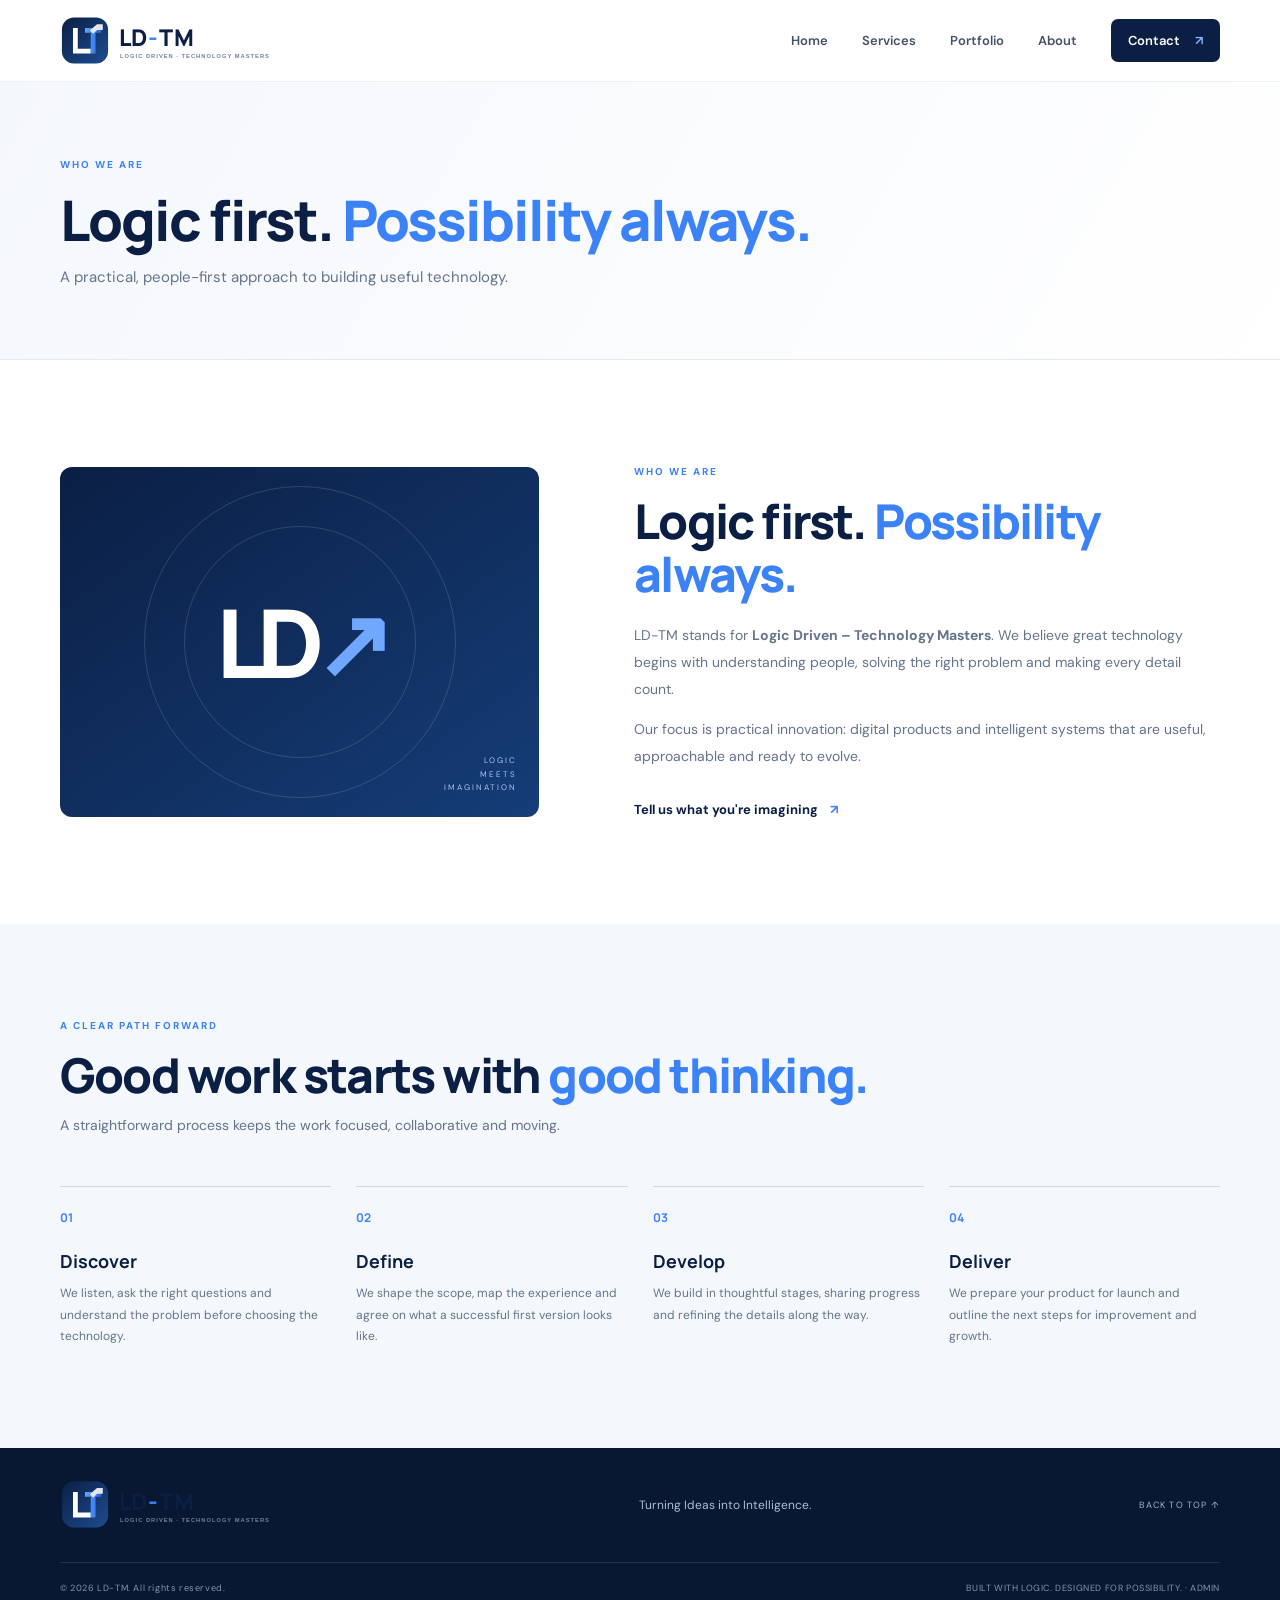
==== commit 98ff37a4: "Refresh LD-TM favicon cache across all pages" ====
--- a/about.html
+++ b/about.html
@@ -1,5 +1,5 @@
 <!doctype html>
-<html lang="en"><head><meta charset="utf-8"><meta name="viewport" content="width=device-width, initial-scale=1"><meta name="theme-color" content="#0B1F44"><link rel="icon" type="image/svg+xml" href="favicon.svg?v=3"><meta name="description" content="Learn about LD-TM's practical, people-first approach to building useful websites, applications and intelligent digital systems."><title>About LD-TM | Logic Driven – Technology Masters</title>
+<html lang="en"><head><meta charset="utf-8"><meta name="viewport" content="width=device-width, initial-scale=1"><meta name="theme-color" content="#0B1F44"><link rel="icon" type="image/svg+xml" href="favicon.svg?v=4"><meta name="description" content="Learn about LD-TM's practical, people-first approach to building useful websites, applications and intelligent digital systems."><title>About LD-TM | Logic Driven – Technology Masters</title>
 <link rel="preconnect" href="https://fonts.googleapis.com"><link rel="preconnect" href="https://fonts.gstatic.com" crossorigin><link href="https://fonts.googleapis.com/css2?family=DM+Sans:wght@400;500;600;700&family=Manrope:wght@400;500;600;700;800&display=swap" rel="stylesheet"><link rel="stylesheet" href="styles.css"><link rel="canonical" href="https://rishuyadav009.github.io/LD-TM/about.html"><meta property="og:type" content="website"><meta property="og:site_name" content="LD-TM"><meta property="og:title" content="About LD-TM | Logic Driven – Technology Masters"><meta property="og:description" content="Learn about LD-TM's practical, people-first approach to building useful websites, applications and intelligent digital systems."><meta property="og:url" content="https://rishuyadav009.github.io/LD-TM/about.html"><meta name="twitter:card" content="summary"></head><body><header class="site-header"><a class="brand" href="index.html" aria-label="LD-TM home"><svg class="brand-logo-svg" xmlns="http://www.w3.org/2000/svg" viewBox="0 0 520 112" role="img" aria-label="LD-TM — Logic Driven Technology Masters">
 <defs><linearGradient id="brandMark" x1="0" y1="0" x2="1" y2="1"><stop stop-color="#0B1F44"/><stop offset="1" stop-color="#1D4D91"/></linearGradient><linearGradient id="brandBlue" x1="0" y1="0" x2="1" y2="0"><stop stop-color="#60A5FA"/><stop offset="1" stop-color="#2563EB"/></linearGradient></defs>
 <rect x="4" y="7" width="96" height="96" rx="25" fill="url(#brandMark)"/>
--- a/styles.css
+++ b/styles.css
@@ -52,3 +52,32 @@
  .brand-wordmark strong{font-size:23px}
  .brand-wordmark small{font-size:6px;letter-spacing:.8px}
 }
+
+
+/* Approved complete SVG logo, embedded directly so it always renders */
+.site-header .brand{display:flex;align-items:center;flex:0 1 auto;min-width:0;gap:0}
+.brand-logo-svg{display:block;width:250px;height:auto;max-height:58px;overflow:visible}
+.footer-main .brand-logo-svg{width:250px;max-height:58px}
+@media(max-width:850px){.site-header .brand-logo-svg{width:220px;max-height:52px}}
+@media(max-width:680px){
+ .site-header .brand-logo-svg{width:190px;max-height:44px}
+ .footer-main .brand-logo-svg{width:220px;max-height:50px}
+}
+@media(max-width:360px){.site-header .brand-logo-svg{width:165px;max-height:40px}}
+
+
+/* Keep the full brand mark visible beside navigation */
+.site-header{gap:16px}
+.site-header .brand{flex:0 0 auto;min-width:max-content;overflow:visible}
+.site-header .brand-logo-svg{display:block;width:250px;height:54px;max-height:none;flex:none}
+.site-header .nav{flex:0 0 auto}
+@media(max-width:850px){
+ .site-header{height:74px}
+ .site-header .brand-logo-svg{width:210px;height:46px}
+ .site-header .menu-toggle{display:block}
+ .site-header .nav{display:none;position:absolute;top:73px;left:0;right:0;background:#fff;padding:14px 20px;box-shadow:0 12px 20px #0b1f4412;flex-direction:column;align-items:stretch;gap:0}
+ .site-header .nav.open{display:flex}
+ .site-header .nav a{padding:14px 8px}
+ .site-header .nav .nav-cta{text-align:center;margin-top:8px}
+}
+@media(max-width:390px){.site-header .brand-logo-svg{width:185px;height:40px}}
